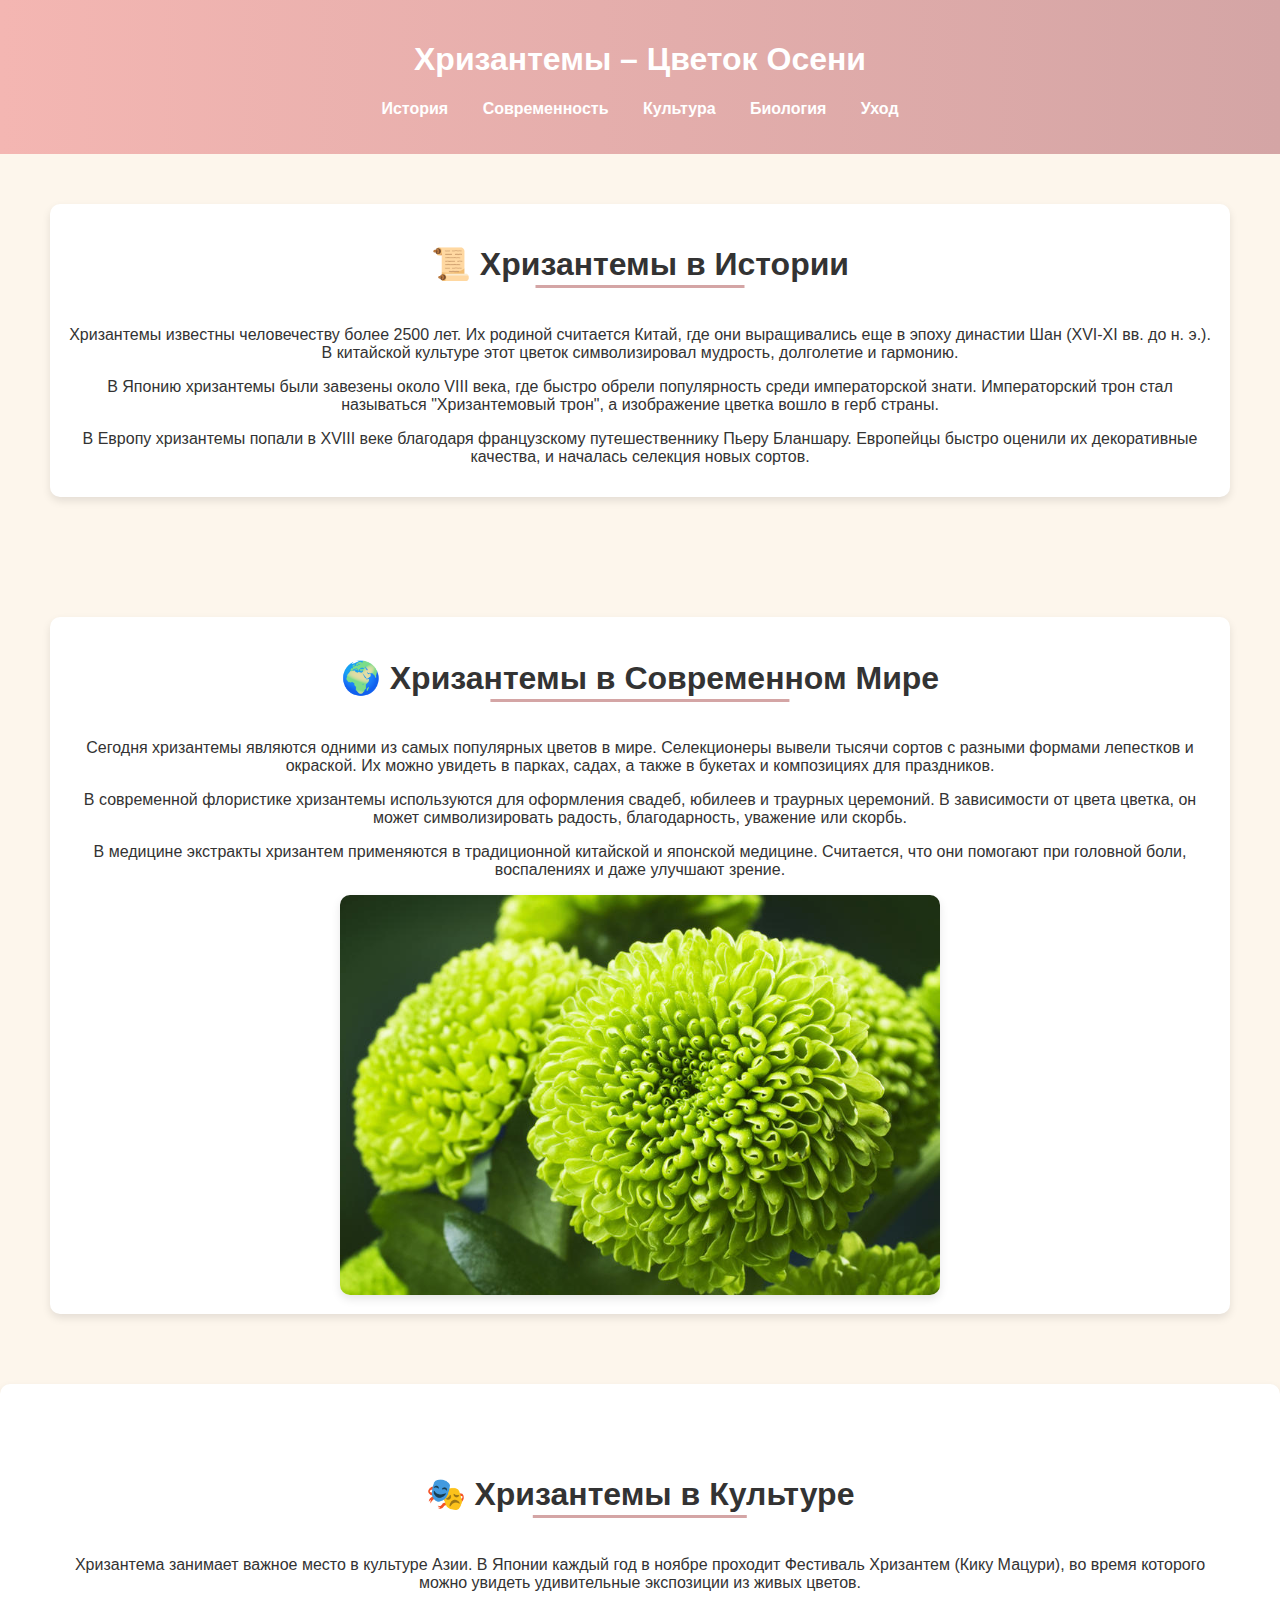
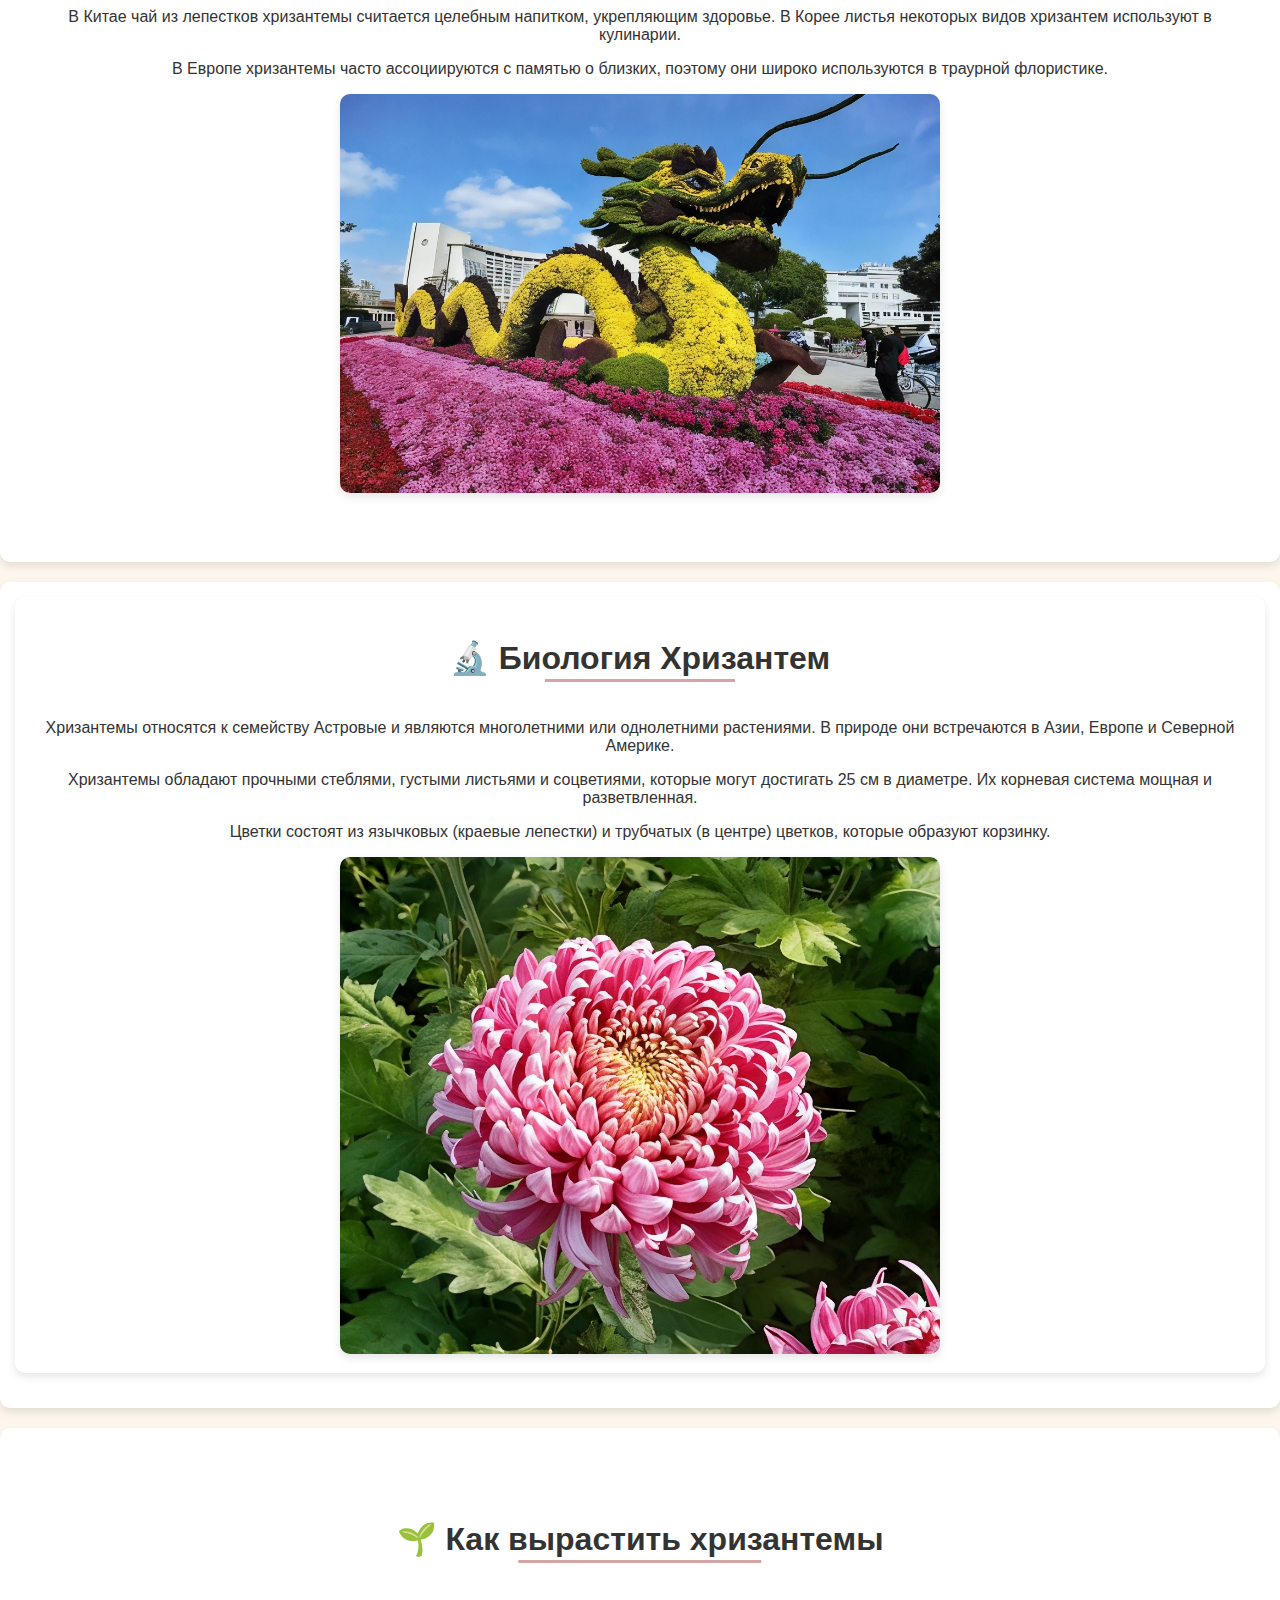
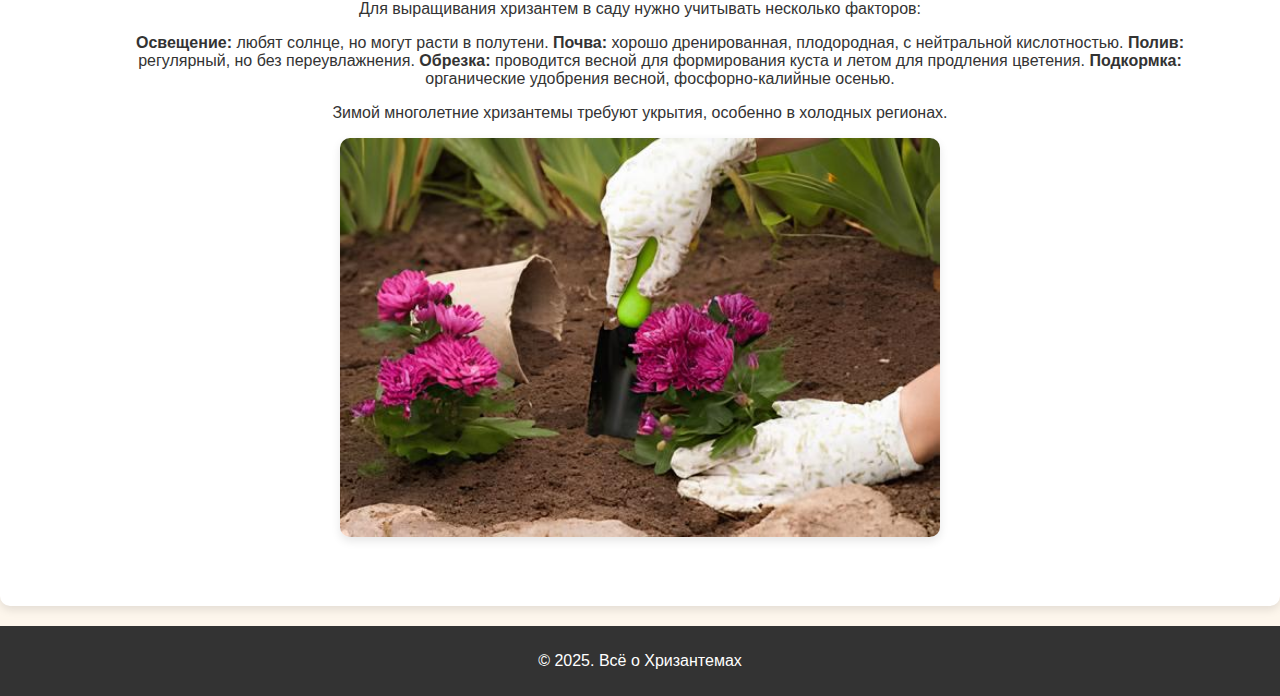
==== index.html @ 4638bddb "sw" ====
<!DOCTYPE html>
<html lang="ru">
<head>
    <meta charset="UTF-8">
    <meta name="viewport" content="width=device-width, initial-scale=1.0">
    <title>Хризантемы – История, Биология и Уход</title>
    <link rel="stylesheet" href="style.css">
    <script defer src="script.js"></script>
</head>
<body>

    <header>
        <h1>Хризантемы – Цветок Осени</h1>
        <nav>
            <ul>
                <li><a href="#history">История</a></li>
                <li><a href="#modern">Современность</a></li>
                <li><a href="#culture">Культура</a></li>
                <li><a href="#biology">Биология</a></li>
                <li><a href="#care">Уход</a></li>
            </ul>
        </nav>
    </header>

    <section id="history">
        <div class="block">
        <h2>📜 Хризантемы в Истории</h2>
        <p>Хризантемы известны человечеству более 2500 лет. Их родиной считается Китай, где они выращивались еще в эпоху династии Шан (XVI-XI вв. до н. э.). В китайской культуре этот цветок символизировал мудрость, долголетие и гармонию.</p>
            <p>В Японию хризантемы были завезены около VIII века, где быстро обрели популярность среди императорской знати. Императорский трон стал называться "Хризантемовый трон", а изображение цветка вошло в герб страны.</p>
            <p>В Европу хризантемы попали в XVIII веке благодаря французскому путешественнику Пьеру Бланшару. Европейцы быстро оценили их декоративные качества, и началась селекция новых сортов.</p>
        </div>
    </section>

    <section id="modern">
        <div class="block">
        <h2>🌍 Хризантемы в Современном Мире</h2>
        <p>Сегодня хризантемы являются одними из самых популярных цветов в мире. Селекционеры вывели тысячи сортов с разными формами лепестков и окраской. Их можно увидеть в парках, садах, а также в букетах и композициях для праздников.</p>
            <p>В современной флористике хризантемы используются для оформления свадеб, юбилеев и траурных церемоний. В зависимости от цвета цветка, он может символизировать радость, благодарность, уважение или скорбь.</p>
            <p>В медицине экстракты хризантем применяются в традиционной китайской и японской медицине. Считается, что они помогают при головной боли, воспалениях и даже улучшают зрение.</p>
        <img src="modern.jpg" alt="Современные сорта хризантем">
        </div>
    </section>

    <div class="block">
    <section id="culture">
        <h2>🎭 Хризантемы в Культуре</h2>
        <p>Хризантема занимает важное место в культуре Азии. В Японии каждый год в ноябре проходит Фестиваль Хризантем (Кику Мацури), во время которого можно увидеть удивительные экспозиции из живых цветов.</p>
            <p>В Китае чай из лепестков хризантемы считается целебным напитком, укрепляющим здоровье. В Корее листья некоторых видов хризантем используют в кулинарии.</p>
            <p>В Европе хризантемы часто ассоциируются с памятью о близких, поэтому они широко используются в траурной флористике.</p>
        <img src="culture.jpeg" alt="Фестиваль хризантем">
    </div>
    </section>


    <div class="block">
    <section id="biology" class="block">
        <h2>🔬 Биология Хризантем</h2>
        <p>Хризантемы относятся к семейству Астровые и являются многолетними или однолетними растениями. В природе они встречаются в Азии, Европе и Северной Америке.</p>
        <p>Хризантемы обладают прочными стеблями, густыми листьями и соцветиями, которые могут достигать 25 см в диаметре. Их корневая система мощная и разветвленная.</p>
        <p>Цветки состоят из язычковых (краевые лепестки) и трубчатых (в центре) цветков, которые образуют корзинку.</p>
        <img src="biology.jpeg" alt="Фестиваль хризантем">
    </section>
    </div>

    <div class="block">
    <section id="care">
        <h2>🌱 Как вырастить хризантемы</h2>
        <p>Для выращивания хризантем в саду нужно учитывать несколько факторов:</p>
            <ul>
                <b>Освещение:</b> любят солнце, но могут расти в полутени.
                <b>Почва:</b> хорошо дренированная, плодородная, с нейтральной кислотностью.
                <b>Полив:</b> регулярный, но без переувлажнения.
                <b>Обрезка:</b> проводится весной для формирования куста и летом для продления цветения.
                <b>Подкормка:</b> органические удобрения весной, фосфорно-калийные осенью.
            </ul>
            <p>Зимой многолетние хризантемы требуют укрытия, особенно в холодных регионах.</p>
        <img src="care.jpeg" alt="Выращивание хризантем">
    </section>
    </div>

    <footer>
        <p>© 2025. Всё о Хризантемах</p>
    </footer>

</body>
</html>
---- style.css ----
/* Общие стили */
body {
    font-family: Arial, sans-serif;
    background-color: #fdf6ec;
    color: #333;
    margin: 0;
    padding: 0;
}

/* Шапка сайта */
header {
    background: linear-gradient(90deg, #f4b6b2, #d4a5a5);
    padding: 20px;
    text-align: center;
}

h1 {
    color: white;
}

/* Навигация */
nav ul {
    list-style: none;
    padding: 0;
}

nav ul li {
    display: inline;
    margin: 0 15px;
}

nav ul li a {
    text-decoration: none;
    color: white;
    font-weight: bold;
    transition: 0.3s;
}

nav ul li a:hover {
    color: #ffebcd;
}

/* Секции */
section {
    padding: 50px;
    text-align: center;
}

section img {
    width: 80%;
    max-width: 600px;
    border-radius: 10px;
    box-shadow: 0px 4px 10px rgba(0, 0, 0, 0.1);
    transition: transform 0.3s;
}

section img:hover {
    transform: scale(1.05);
}

/* Анимация заголовков */
h2 {
    font-size: 2em;
    position: relative;
    display: inline-block;
}

h2::after {
    content: "";
    position: absolute;
    width: 50%;
    height: 3px;
    background-color: #d4a5a5;
    left: 50%;
    bottom: -5px;
    transform: translateX(-50%);
}

/* Подвал */
footer {
    background: #333;
    color: white;
    text-align: center;
    padding: 10px;
}

.block {
    background: #fff;
    padding: 15px;
    margin-bottom: 20px;
    border-radius: 10px;
    box-shadow: 0 4px 8px rgba(0, 0, 0, 0.1);
}
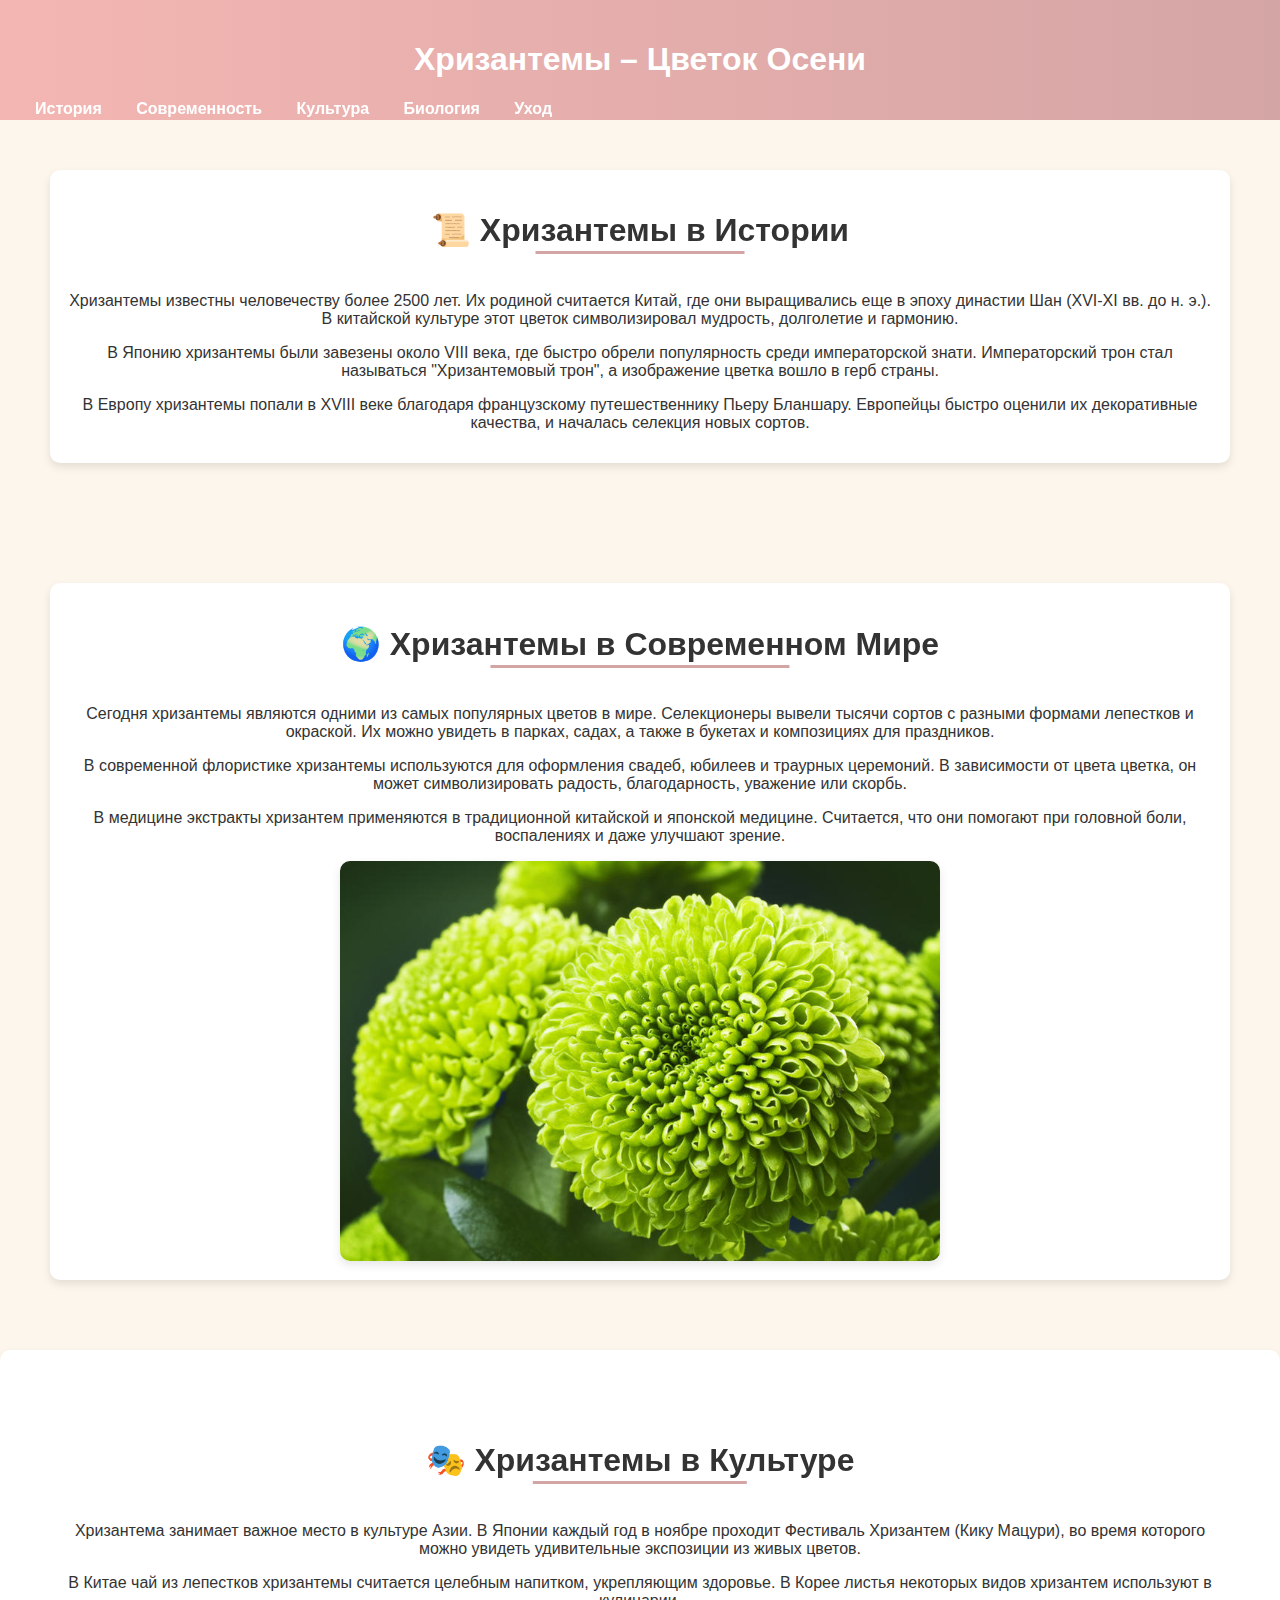
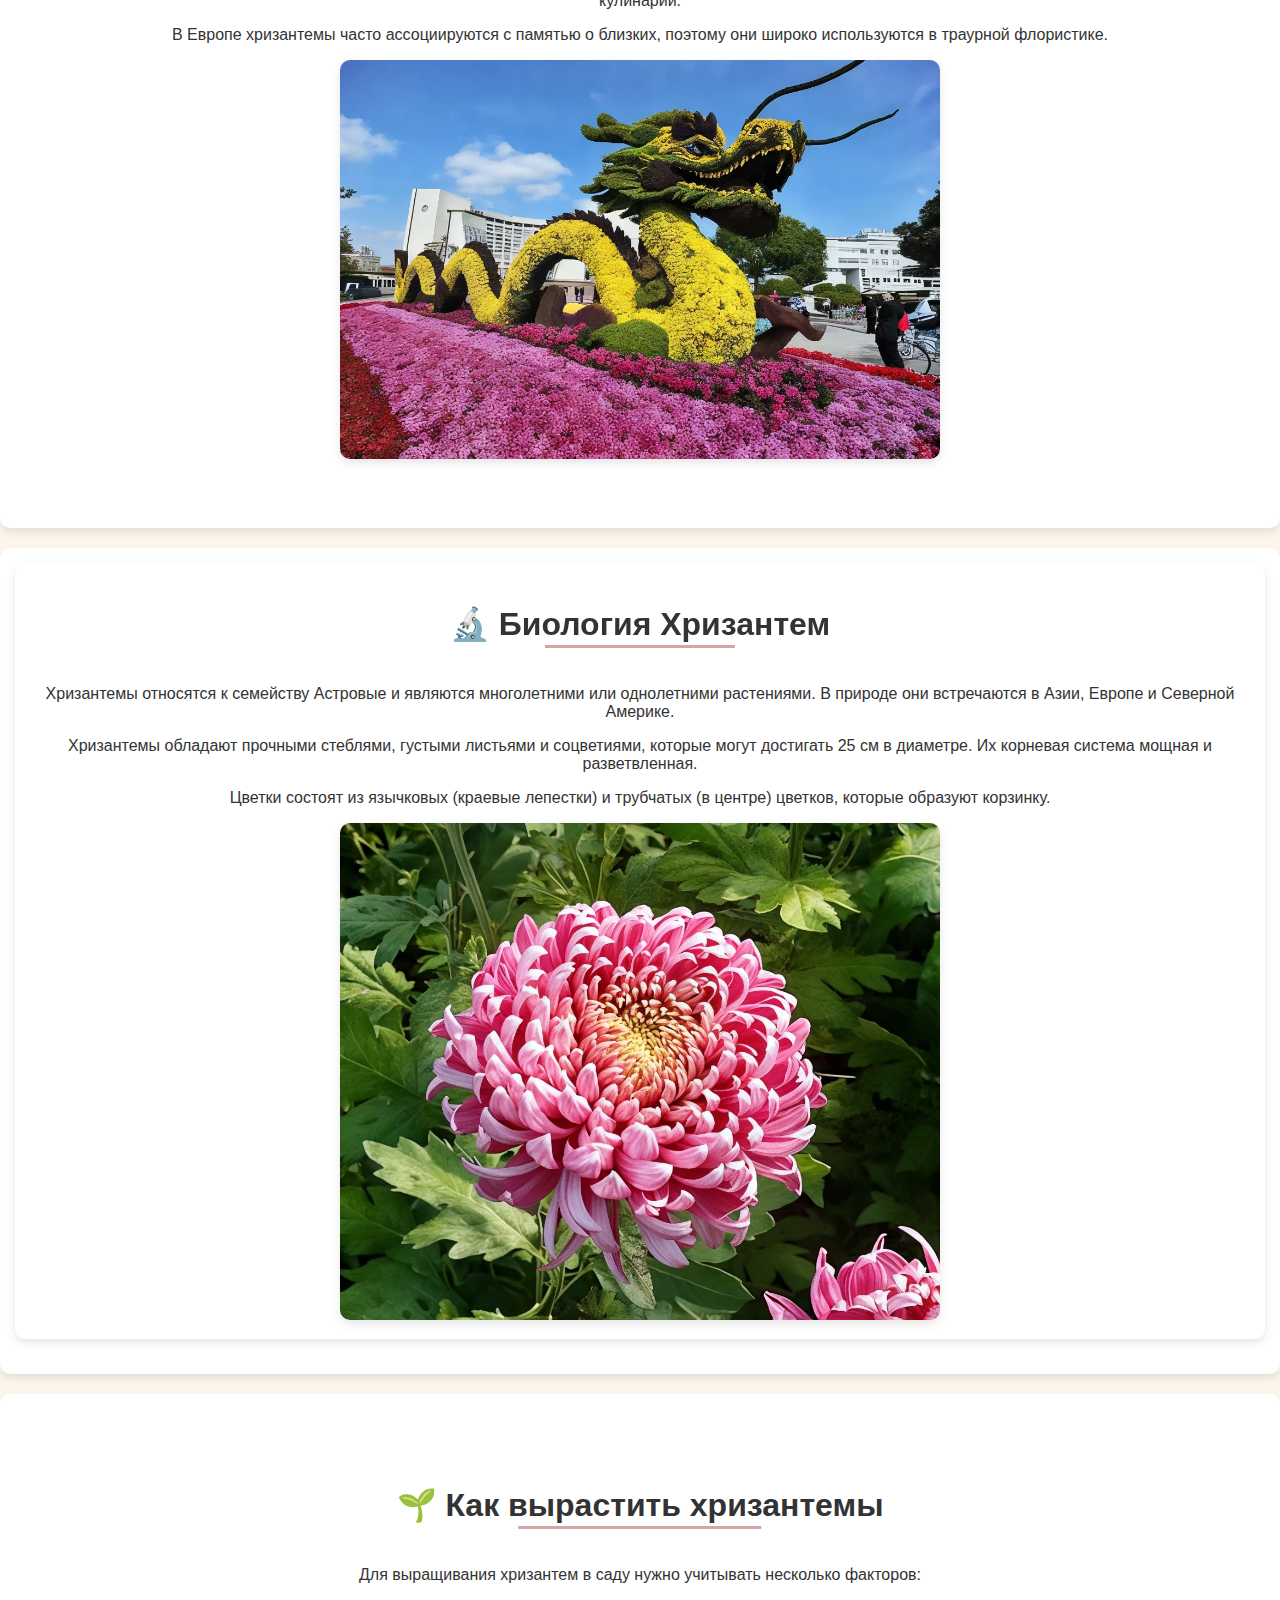
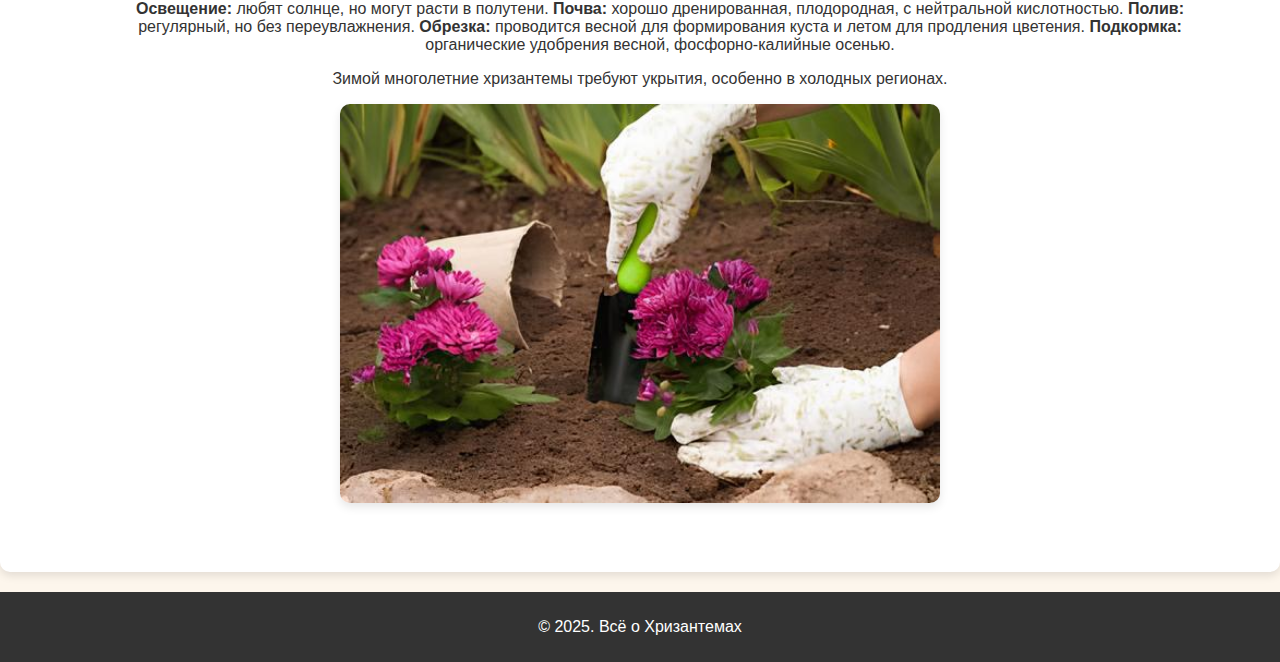
==== commit 6934a337: "update fixed buttons" ====
--- a/index.html
+++ b/index.html
@@ -13,11 +13,13 @@
         <h1>Хризантемы – Цветок Осени</h1>
         <nav>
             <ul>
+                <div class="fixed-buttons">
                 <li><a href="#history">История</a></li>
                 <li><a href="#modern">Современность</a></li>
                 <li><a href="#culture">Культура</a></li>
                 <li><a href="#biology">Биология</a></li>
                 <li><a href="#care">Уход</a></li>
+            </div>
             </ul>
         </nav>
     </header>
--- a/style.css
+++ b/style.css
@@ -90,4 +90,7 @@
     margin-bottom: 20px;
     border-radius: 10px;
     box-shadow: 0 4px 8px rgba(0, 0, 0, 0.1);
+}
+.fixed-buttons{
+    position:fixed;
 }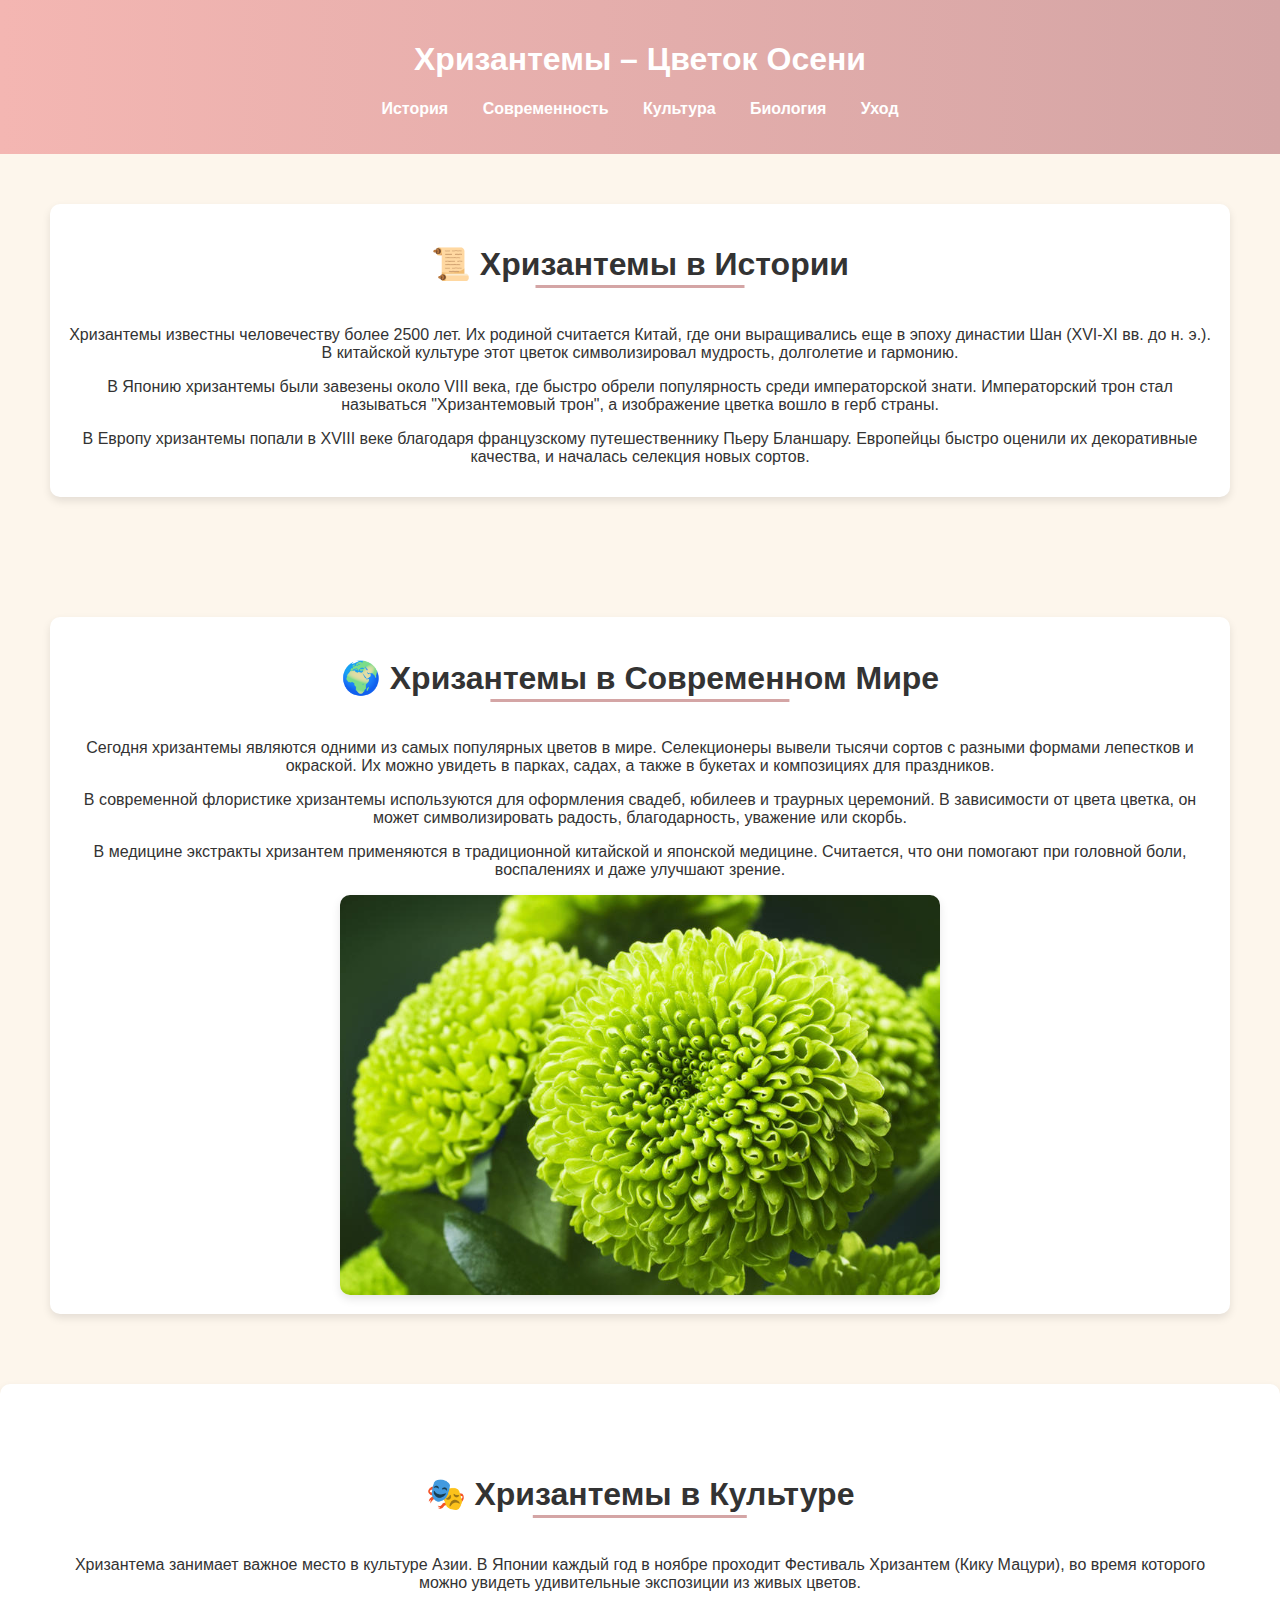
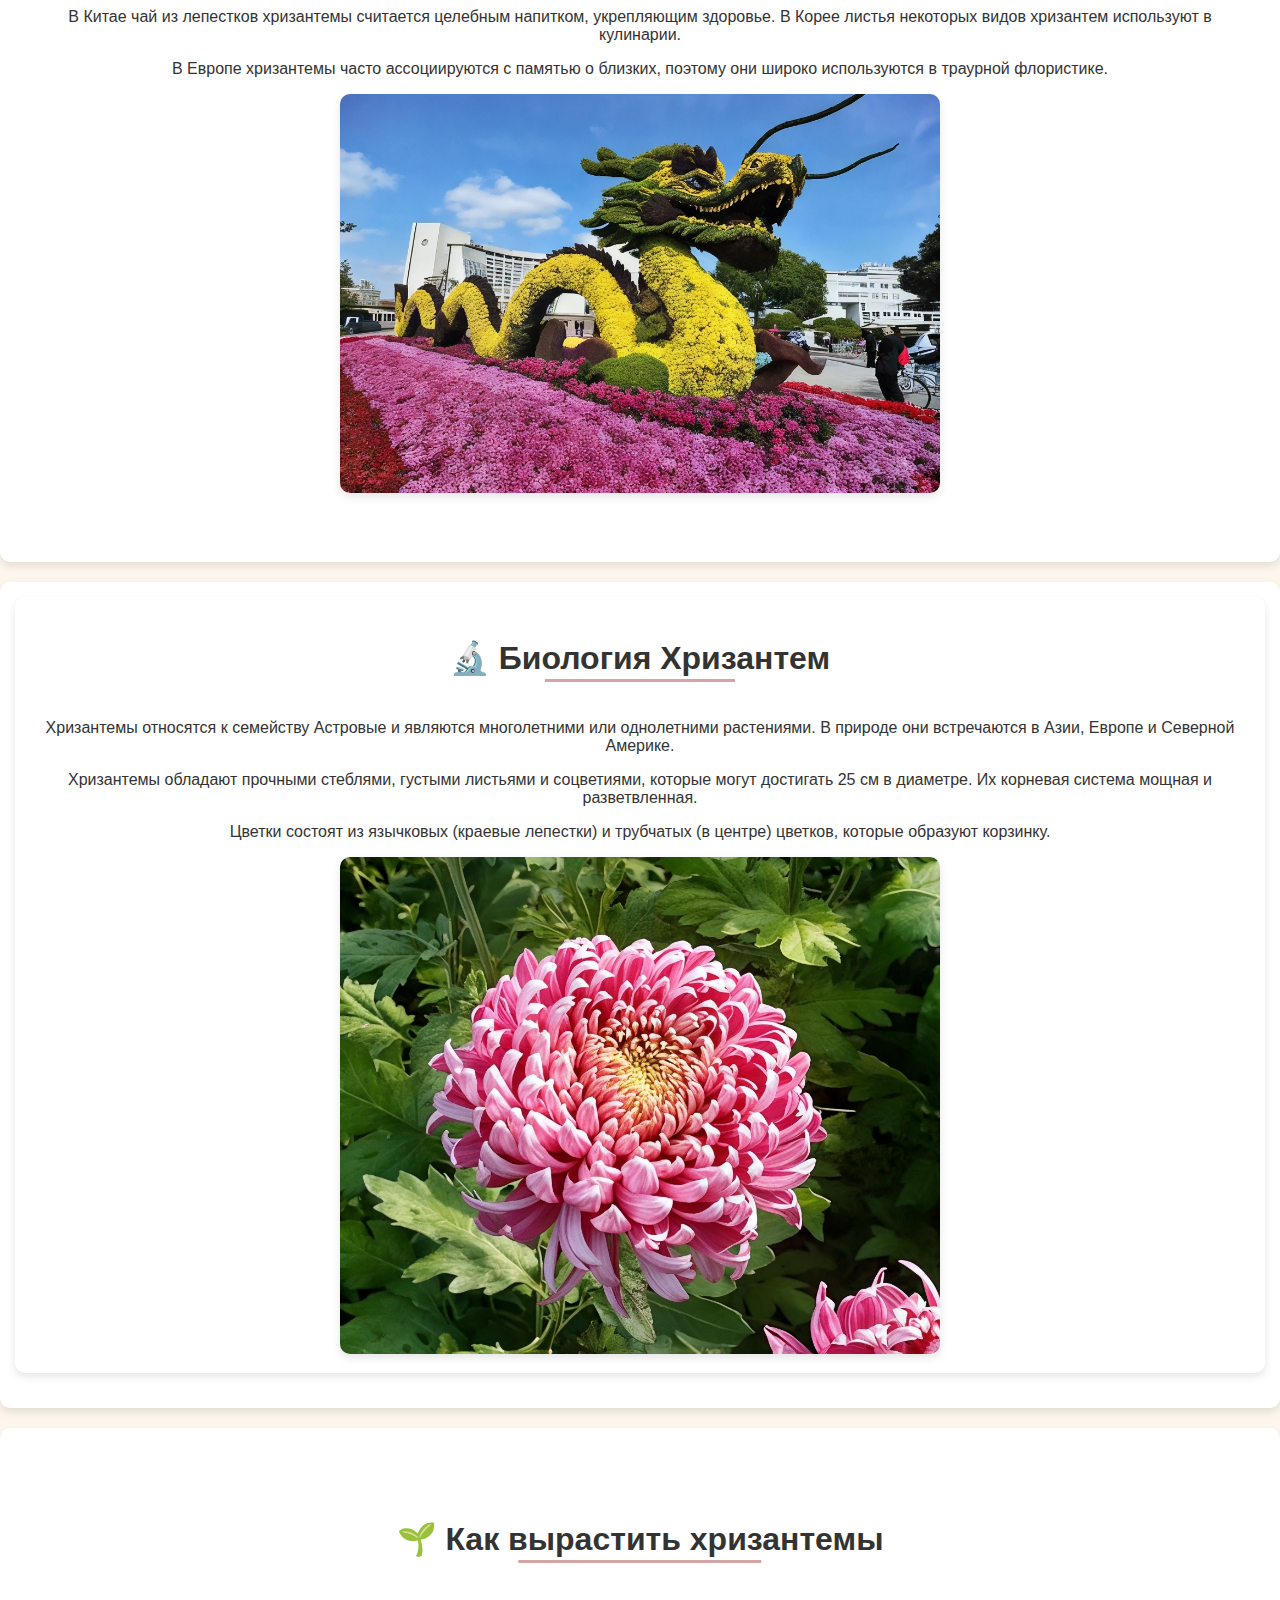
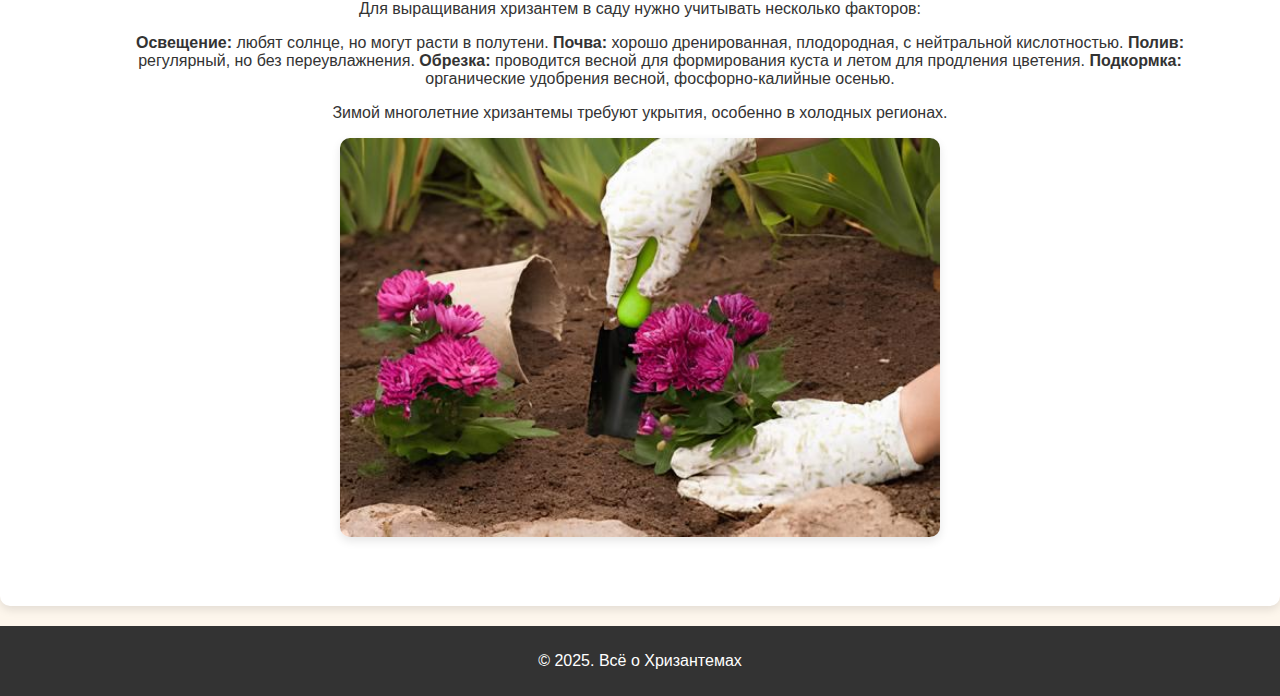
==== commit 76c232cf: "button to up" ====
--- a/index.html
+++ b/index.html
@@ -79,6 +79,7 @@
         <img src="care.jpeg" alt="Выращивание хризантем">
     </section>
     </div>
+    <a href="#" class="scroll-to-top" id="scrollToTopBtn"></a>
 
     <footer>
         <p>© 2025. Всё о Хризантемах</p>
--- a/style.css
+++ b/style.css
@@ -22,11 +22,13 @@
 nav ul {
     list-style: none;
     padding: 0;
+    
 }
 
 nav ul li {
     display: inline;
     margin: 0 15px;
+    
 }
 
 nav ul li a {
@@ -34,6 +36,7 @@
     color: white;
     font-weight: bold;
     transition: 0.3s;
+    
 }
 
 nav ul li a:hover {
@@ -91,6 +94,27 @@
     border-radius: 10px;
     box-shadow: 0 4px 8px rgba(0, 0, 0, 0.1);
 }
-.fixed-buttons{
-    position:fixed;
+/* Стрелка вверх */
+.scroll-to-top {
+    position: fixed;
+    bottom: 20px;
+    right: 20px;
+    font-size: 2rem;
+    background-color: #d4a5a5;
+    color: white;
+    padding: 25px;
+    border-radius: 50%;
+    text-align: center;
+    cursor: pointer;
+    display: none; /* Скрыта по умолчанию */
+    transition: background-color 0.3s;
+}
+
+.scroll-to-top:hover {
+    background-color: #f4b6b2;
+}
+
+/* Показываем стрелку, когда прокручена страница */
+.show {
+    display: block;
 }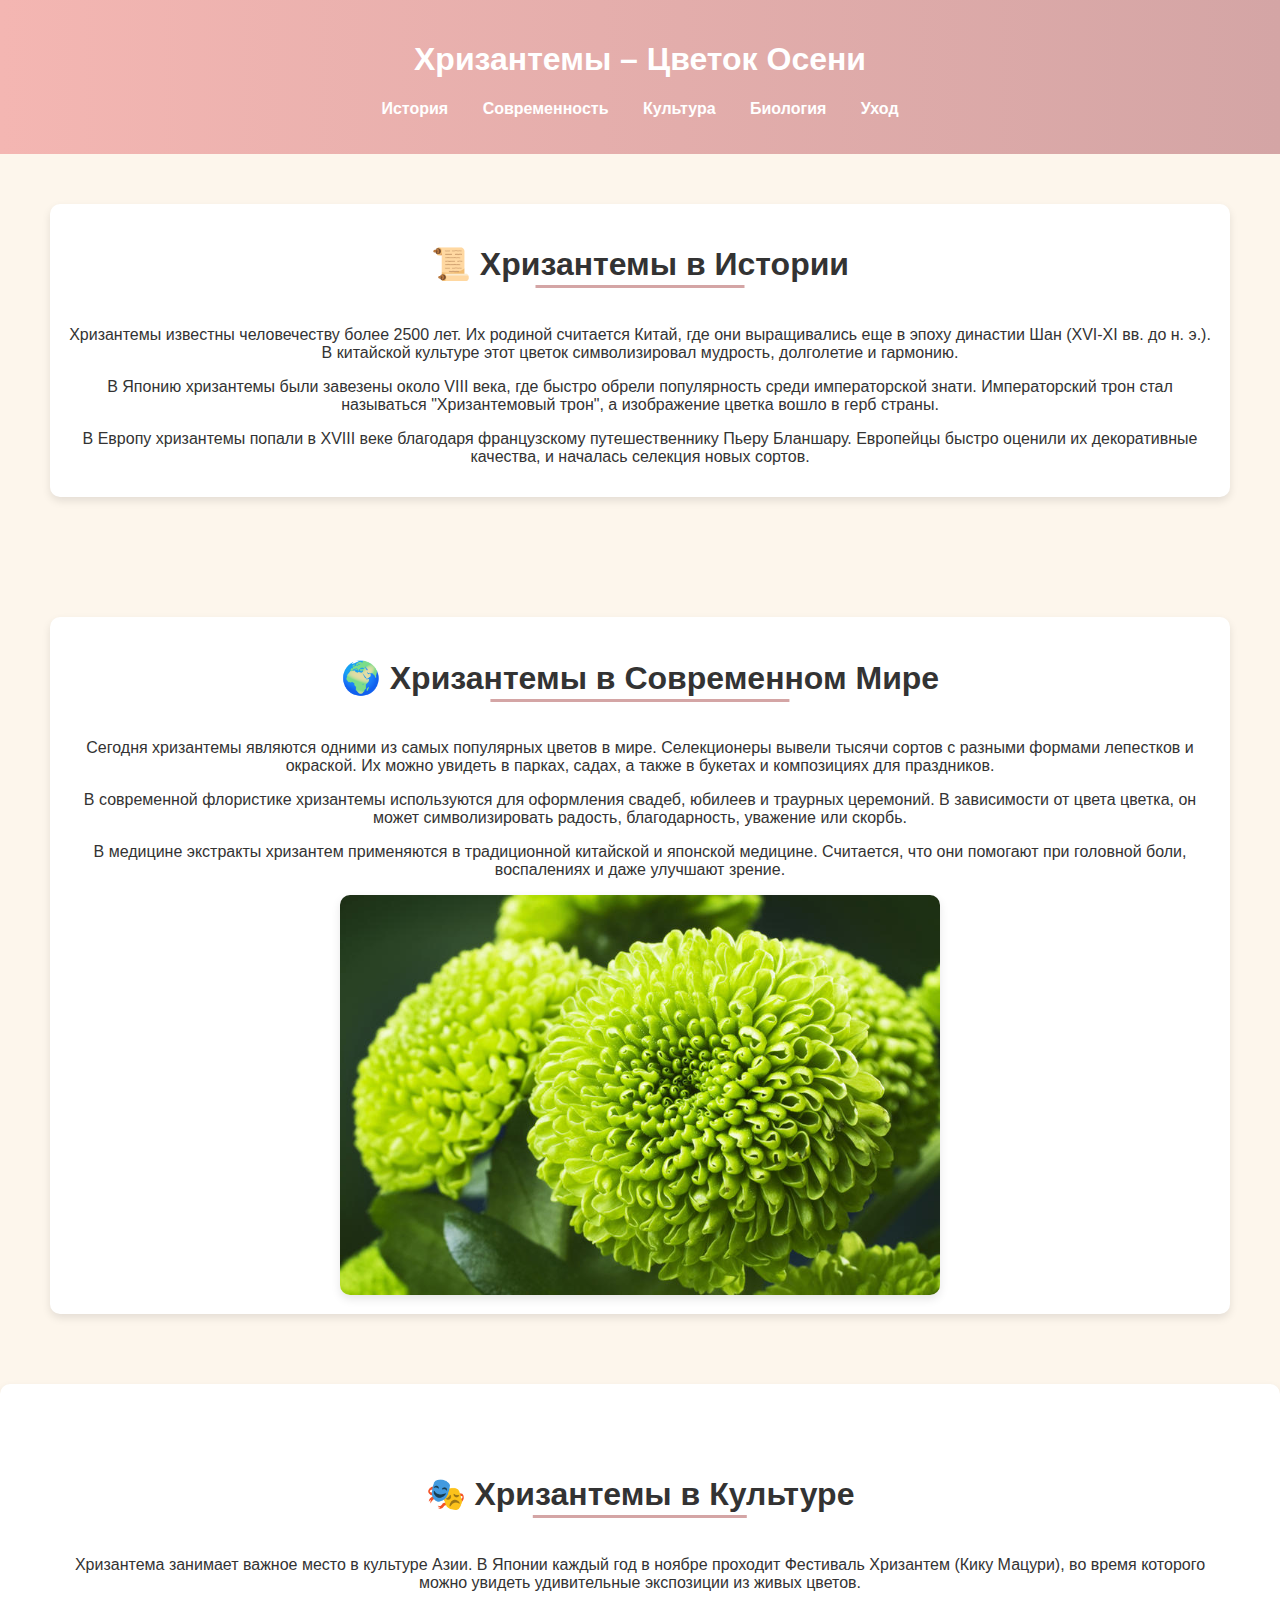
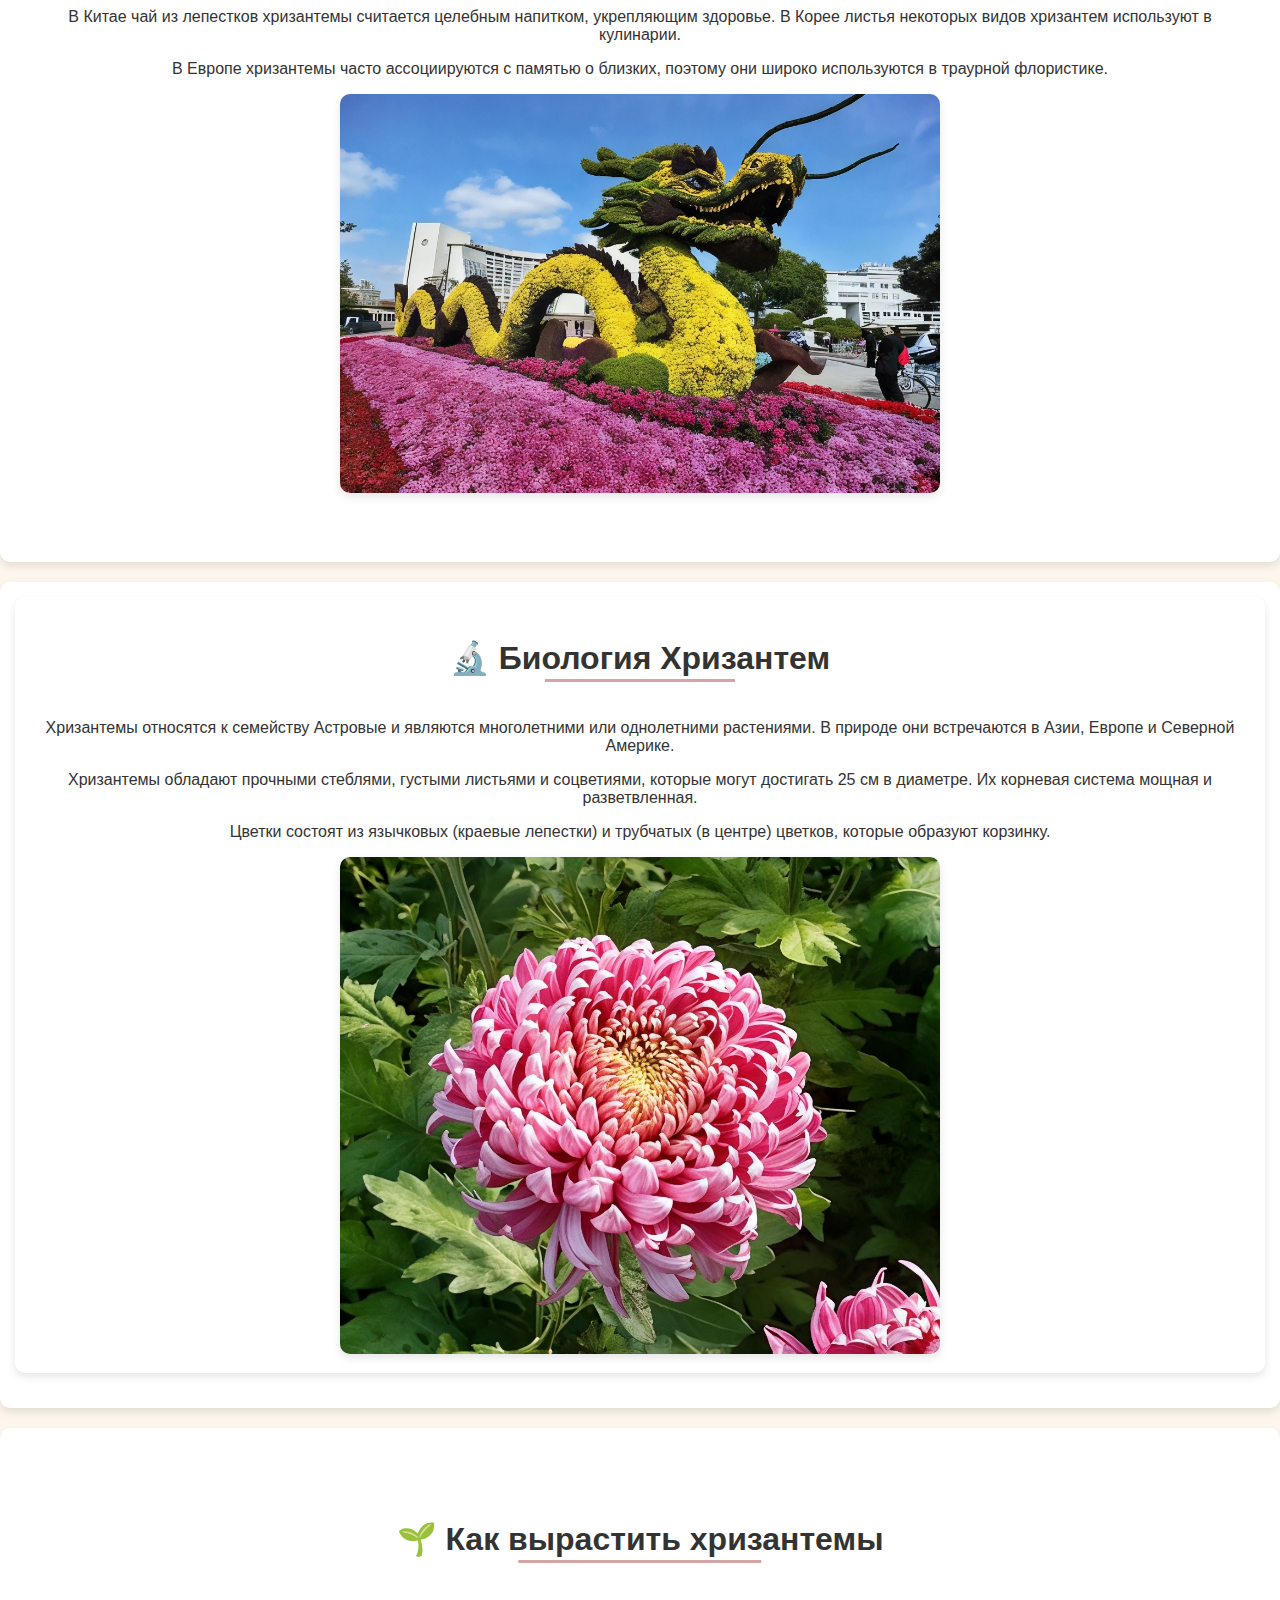
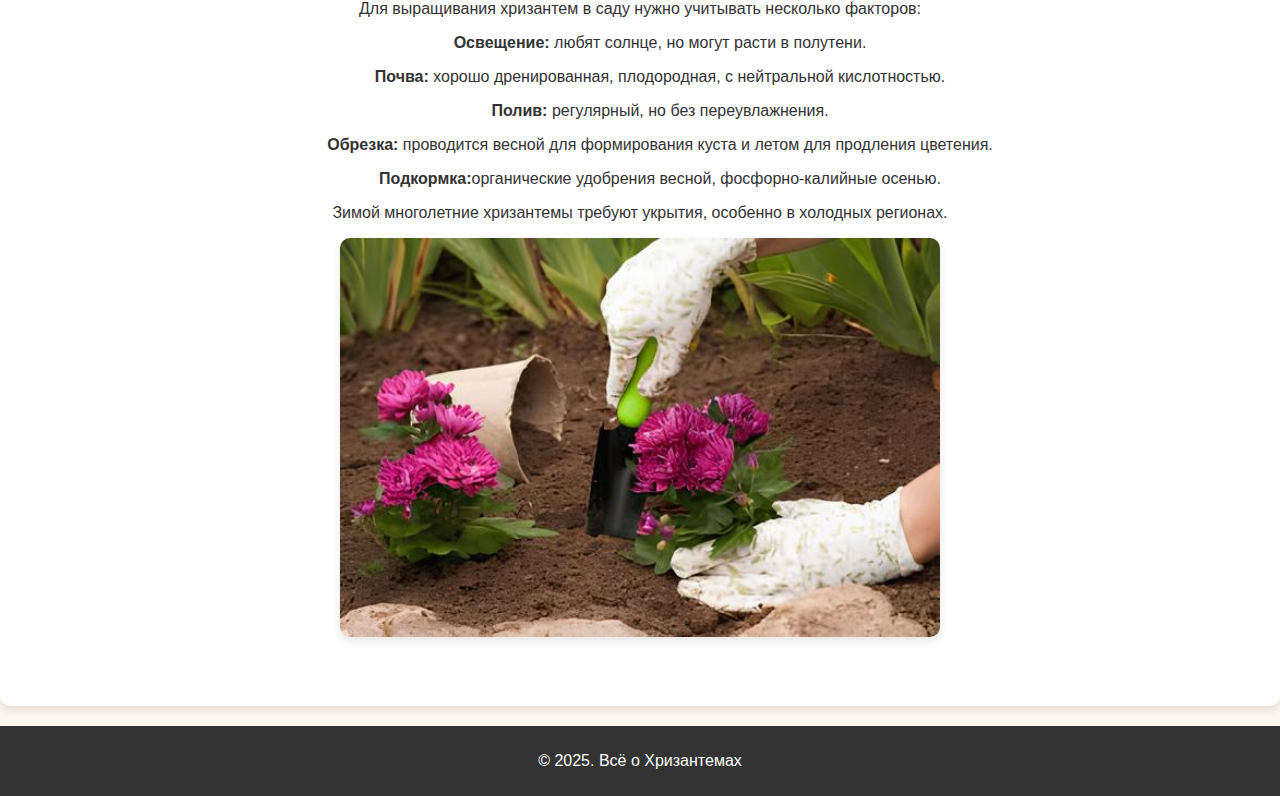
==== commit ad69b8be: "5" ====
--- a/index.html
+++ b/index.html
@@ -69,11 +69,11 @@
         <h2>🌱 Как вырастить хризантемы</h2>
         <p>Для выращивания хризантем в саду нужно учитывать несколько факторов:</p>
             <ul>
-                <b>Освещение:</b> любят солнце, но могут расти в полутени.
-                <b>Почва:</b> хорошо дренированная, плодородная, с нейтральной кислотностью.
-                <b>Полив:</b> регулярный, но без переувлажнения.
-                <b>Обрезка:</b> проводится весной для формирования куста и летом для продления цветения.
-                <b>Подкормка:</b> органические удобрения весной, фосфорно-калийные осенью.
+                <p><b>Освещение:</b> любят солнце, но могут расти в полутени.</p>
+                <p></p><b>Почва:</b> хорошо дренированная, плодородная, с нейтральной кислотностью.</p>
+                <p></p><b>Полив:</b> регулярный, но без переувлажнения.</p>
+                <p></p><b>Обрезка:</b> проводится весной для формирования куста и летом для продления цветения.</p>
+                <p></p><b>Подкормка:</b>органические удобрения весной, фосфорно-калийные осенью.</p>
             </ul>
             <p>Зимой многолетние хризантемы требуют укрытия, особенно в холодных регионах.</p>
         <img src="care.jpeg" alt="Выращивание хризантем">
